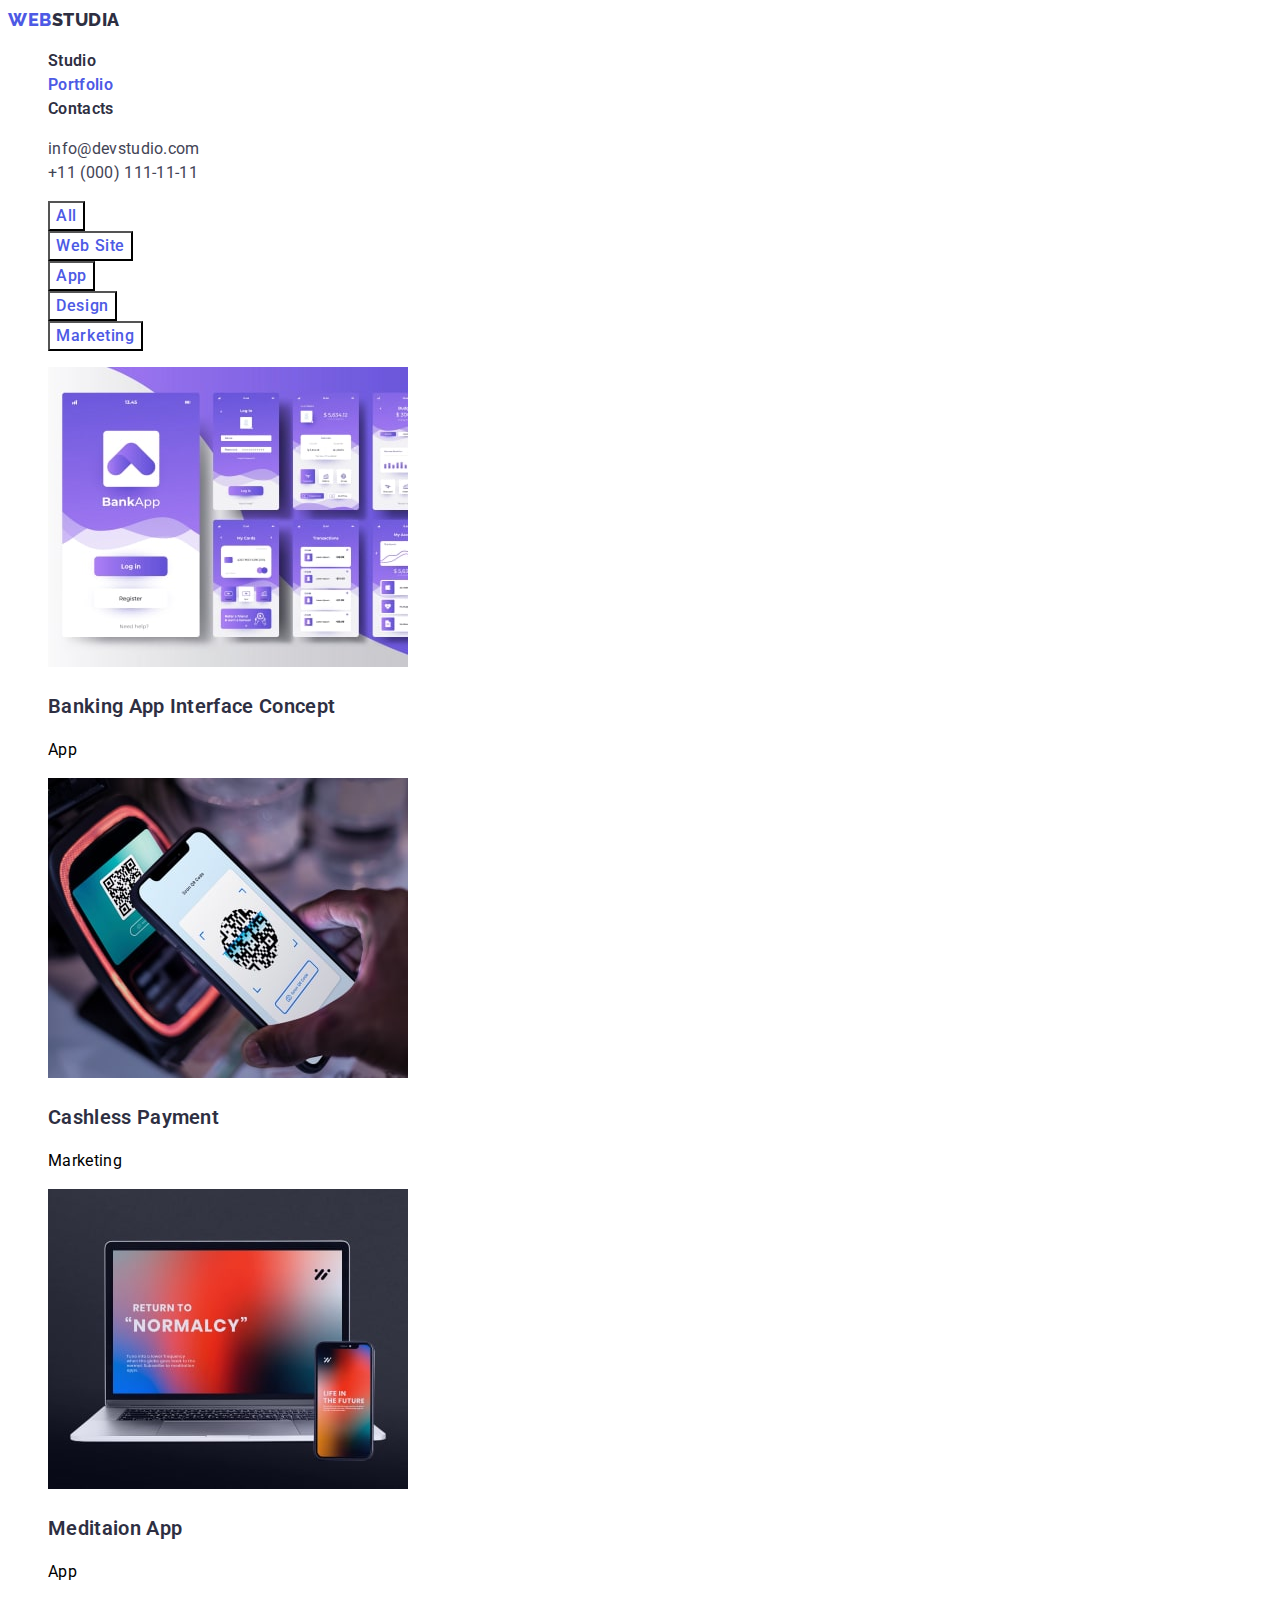
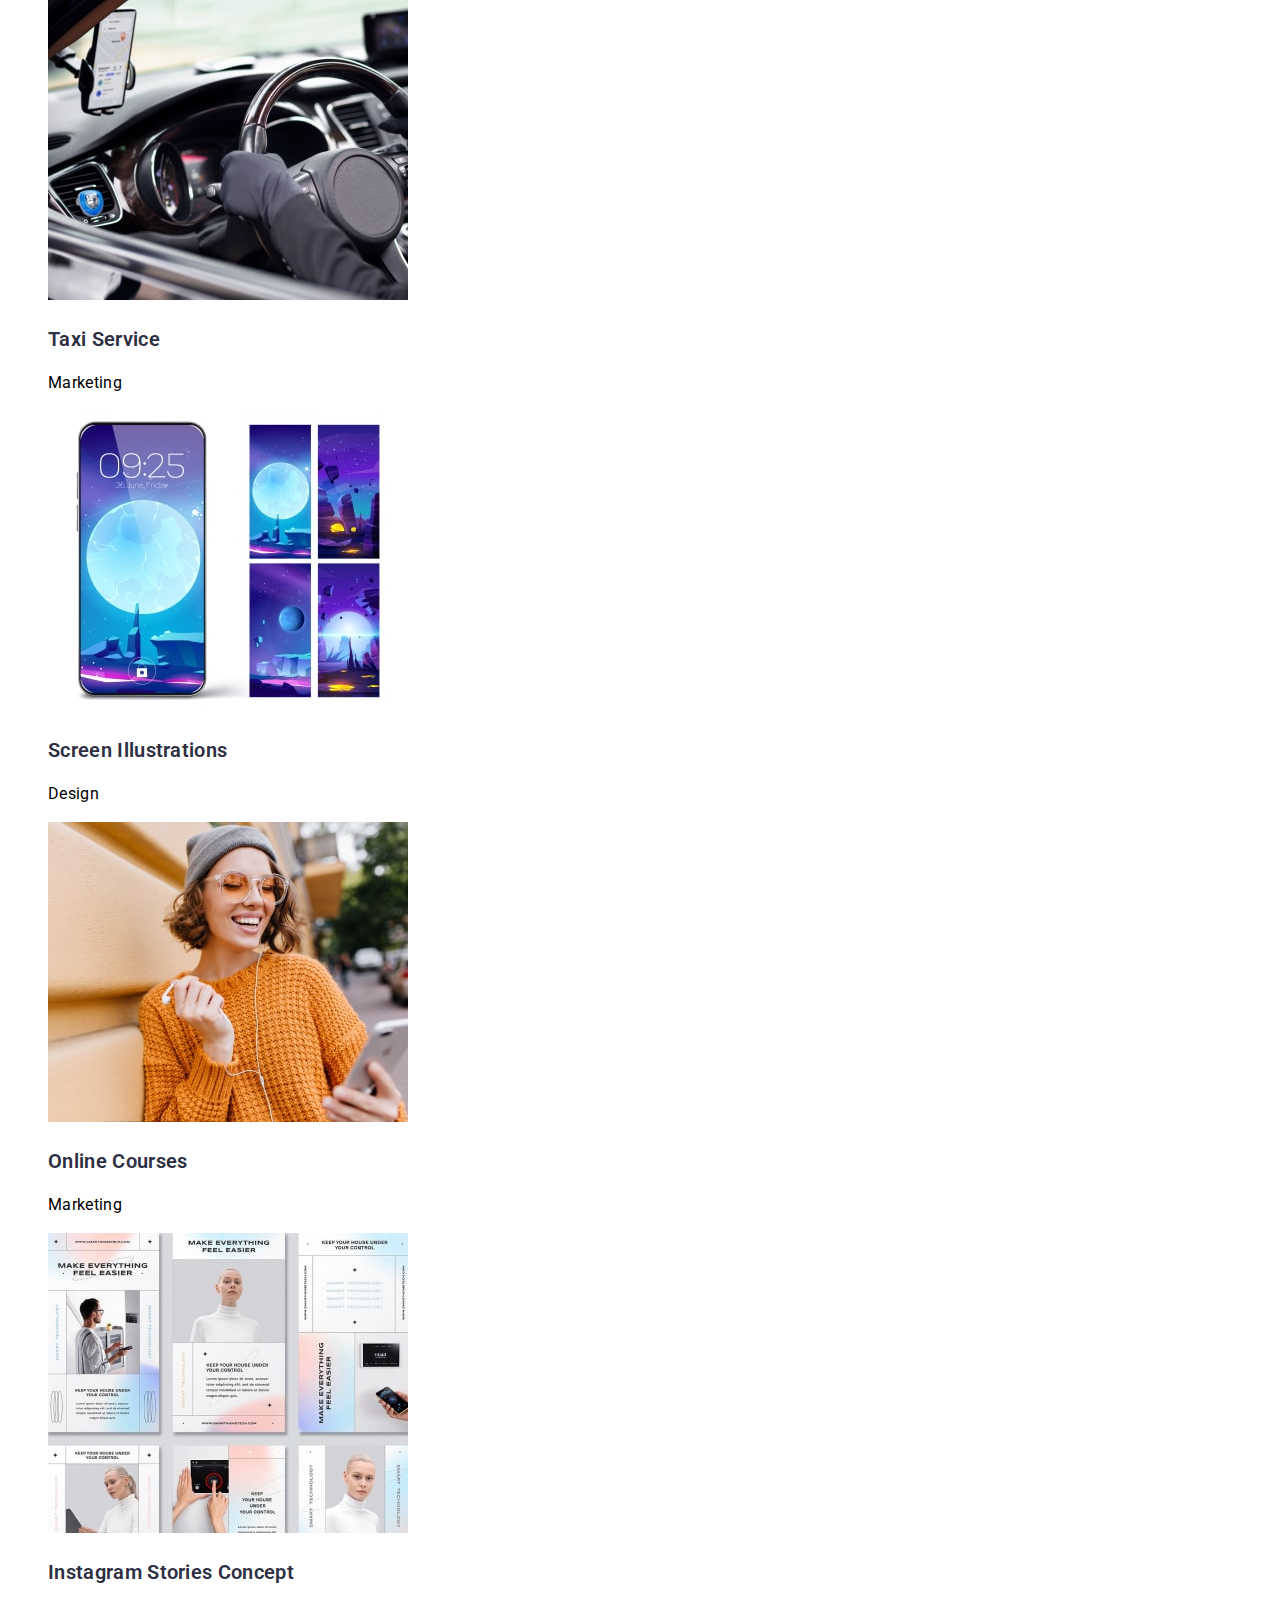
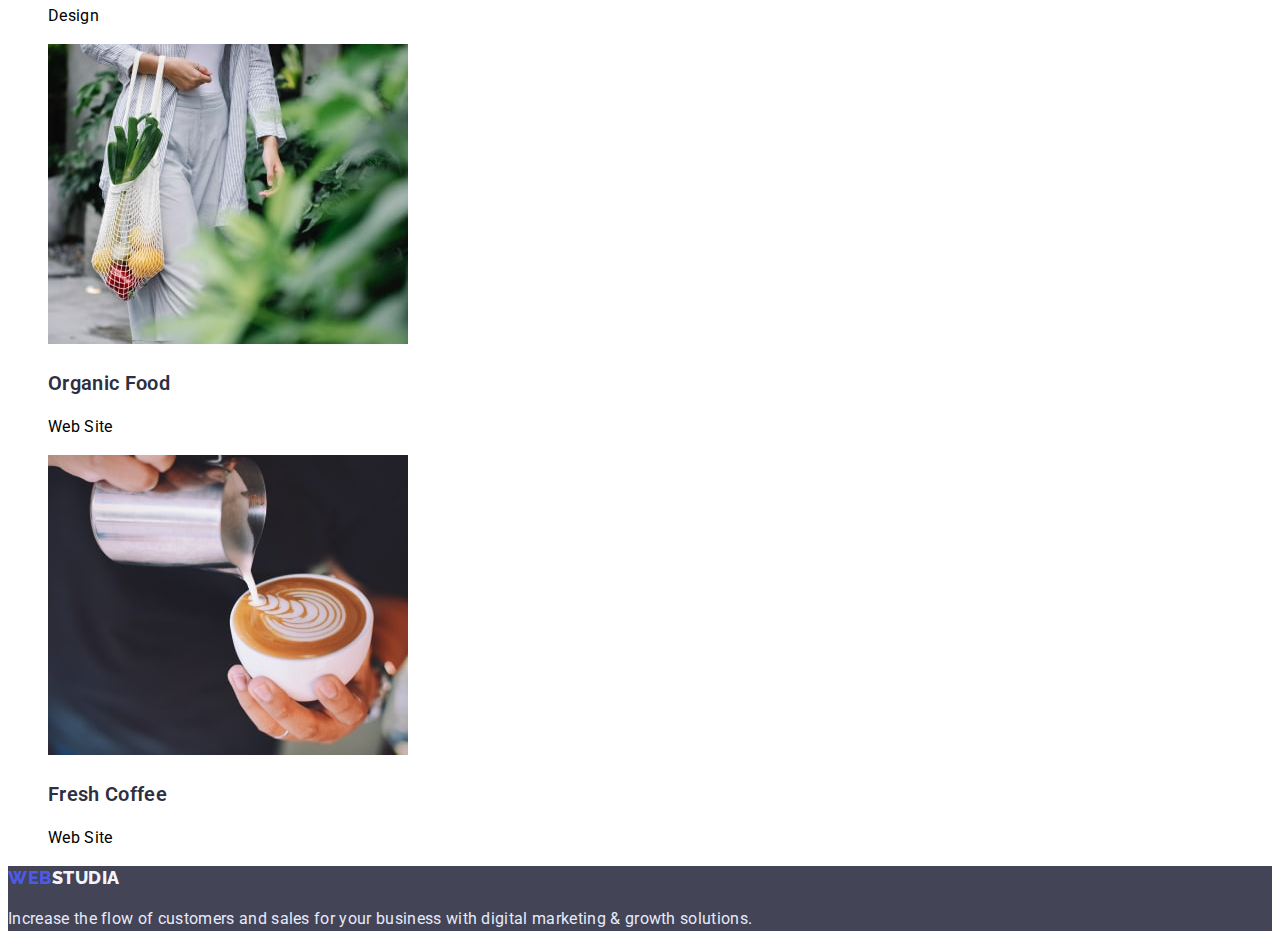
==== portfolio.html @ 52f2ec80 "initial commit" ====
<!DOCTYPE html>
<html lang="en">
  <head>
    <meta charset="UTF-8" />
    <meta http-equiv="X-UA-Compatible" content="IE=edge" />
    <meta name="viewport" content="width=device-width, initial-scale=1.0" />
    <title>Portfolio</title>
    <link rel="preconnect" href="https://fonts.googleapis.com">
    <link rel="preconnect" href="https://fonts.gstatic.com" crossorigin>
    <link href="https://fonts.googleapis.com/css2?family=Raleway:wght@800&family=Roboto:wght@400;500;700;900&display=swap" 
          rel="stylesheet">

    <link rel="stylesheet" href="./css/styles.css"> 
  </head>
  <body>
   <!-- Шапка сайта -->
   <header>
    <nav>
        <a href="index.html" class="logo">web<span class="logo-header">studia</span></a>
      <ul class="site-nav list">
        <li><a class="link" href="index.html">Studio</a></li>
        <li><a class="link current" href="./portfolio.html">Portfolio</a></li>
        <li><a class="link" href="/">Contacts</a></li>
      </ul>
    </nav>
    <ul class="auth-nav list">
        <li>
          <a class="link-mail" href="mailto:info@devstudio.com">info@devstudio.com</a>
        </li>
        <li>
          <a class="link-phone" href="tel:+11(000)1111111">+11 (000) 111-11-11</a>
        </li>
      </ul>
  </header>
    <main>
        <!-- Наши работы -->
        <section>
    <!-- <h1>Our Work</h1> -->
      <ul class="button-list list">
        <li><button type="button" class="button secondary">All</button></li>
        <li><button type="button" class="button secondary">Web Site</button></li>
        <li><button type="button" class="button secondary">App</button></li>
        <li><button type="button" class="button secondary">Design</button></li>
        <li><button type="button" class="button secondary">Marketing</button></li>
      </ul>
      <ul class="list">
          <li>
            <img
              src="./images/photo-8-min.jpg"
              alt="Photo 8"
              width="360"
              height="300"
            />
            <h3 class="title-list list">Banking App Interface Concept</h3>
            <p class="link">App</p>
          </li>
          <li>
            <img
              src="./images/photo-9-min.jpg"
              alt="Photo 9"
              width="360"
              height="300"
            />
            <h3 class="title-list list">Cashless Payment</h3>
            <p class="link">Marketing</p>
          </li>
          <li>
            <img
              src="./images/photo-10-min.jpg"
              alt="Photo 10"
              width="360"
              height="300"
            />
            <h3 class="title-list list">Meditaion App</h3>
            <p class="link">App</p>
          </li>
          <li>
            <img
              src="./images/photo-11-min.jpg"
              alt="Photo 11"
              width="360"
              height="300"
            />
            <h3 class="title-list list">Taxi Service</h3>
            <p class="link">Marketing</p>
          </li>
          <li>
            <img
              src="./images/photo-12-min.jpg"
              alt="Photo 12"
              width="360"
              height="300"
            />
            <h3 class="title-list list">Screen Illustrations</h3>
            <p class="link">Design</p>
          </li>
          <li>
            <img
              src="./images/photo-13-min.jpg"
              alt="Photo 13"
              width="360"
              height="300"
            />
            <h3 class="title-list list">Online Courses</h3>
            <p class="link">Marketing</p>
          </li>
          <li>
            <img
              src="./images/photo-14-min.jpg"
              alt="Photo 14"
              width="360"
              height="300"
            />
            <h3 class="title-list list">Instagram Stories Concept</h3>
            <p class="link">Design</p>
          </li>
          <li>
            <img
              src="./images/photo-15-min.jpg"
              alt="Photo 15"
              width="360"
              height="300"
            />
            <h3 class="title-list list">Organic Food</h3>
            <p class="link">Web Site</p>
          </li>
          <li>
            <img
              src="./images/photo-16-min.jpg"
              alt="Photo 16"
              width="360"
              height="300"
            />
            <h3 class="title-list list">Fresh Coffee</h3>
            <p class="link">Web Site</p>
          </li>
        </ul>
      </section>
    </main>
    <footer class="footer-link">
      <a href="index.html" class="logo">web<span class="logo-footer">studia</span></a>
        <p class="footer-list">
          Increase the flow of customers and sales for your business with digital
          marketing & growth solutions.
        </p>
      </footer>
  </body>
</html>
---- css/styles.css ----
:root {
   --primery-tetx-color: #2E2F42;
   --title-text-color: #434455;
   --accent-color: #4D5AE5;
   --primery-white-color: #FFFFFF;
}
body {
   font-family: Roboto, sans-serif;
   background-color: var(--primery-white-color);
   color: var(--primery-text-color);
   letter-spacing: 0.02em;
   font-size: 16px;
   line-height: 1.5; 
}
.list {
 list-style: none; 
}
.link {
    font-family: inherit;
}
.title {
    color: var(--primery-tetx-color);
    font-weight:500;
    font-size: 36px;
    line-height: 1.1;
    text-align: center; 
}
.title-list {
    color: var(--primery-tetx-color);
    font-weight: 600;
    font-size: 20px;
    line-height: 1.2;
}
/* header */

.logo {
color: var(--accent-color);
font-family: 'Raleway',sans-serif;
font-weight: 800;
font-size: 18px;
line-height: 1.3;
letter-spacing: 0.03em;
text-transform: uppercase;
text-decoration: none;
}
.logo-header {
color: var(--primery-tetx-color);
font-family: 'Raleway',sans-serif;
font-weight: 800;
font-size: 18px;
line-height: 1.3;
letter-spacing: 0.03em;
text-transform: uppercase;
text-decoration: none;
}
.site-nav .link  {
color:var(--primery-tetx-color);
text-decoration: none;
font-weight: 600;
font-size: 16px;
line-height: 1.5;
  }
.site-nav .link:hover,
.site-nav .link:focus {
  color: var(--accent-color) 
}

.site-nav-list {
    list-style: none;
  }
  .site-nav .link.current {
  color: var(--accent-color)   
}
.link-phone {
  color: var(--title-text-color);
  text-decoration: none; 
  }
.link-phone:hover,
.link-phone:focus{ 
  color: var(--accent-color) 
  } 
.link-mail:hover,
.link-mail:focus{
   color: var(--accent-color) 
}
.link-mail {
  color: var(--title-text-color);
  text-decoration: none;
  }

/* hero */
.hero {
background-color: var(--title-text-color);
}
.hero-title {
  color: var(--primery-white-color);
  font-style: normal;
  font-weight: 500;
  font-size: 56px;
  line-height: 1.07;
/* or 107% */

text-align: center;
}
/* section */

.section-title {
  color:var(--primery-tetx-color);
}
/*  feature */
.feature-list .title {
  color:var(--primery-tetx-color);
font-weight: 500;
font-size: 1.2;
line-height: 24px;
}
.feature-list .link {
  color: var(--title-text-color);
  font-weight: 400;
  font-size: 16px;
  line-height: 1.5;
}
/*  values  */


/* team */
.team-list .link {
  color: var(--title-text-color) 
}
/* Button */
.button {
  font-family: inherit;  
  color: var(--primery-text-color);
  background-color: var(--accent-color);

}
.button.primary {
  color: var(--primery-white-color);
  background-color: var(--accent-color);
  font-weight: 500;
  font-size: 16px;
  line-height: 1.18;
  align-items: center;
  letter-spacing: 0.04em;
  cursor: pointer;
}
.button.primary:hover,
.button.primary:focus {
  color: var(--primery-white-color);
  background-color: #404BBF
}
.button.secondary {
  color: var(--accent-color);
  background-color: var(--primery-white-color);
  font-weight: 500;
  list-style: none;
  font-size: 16px;
  line-height: 1.5;
  align-items: center;
  letter-spacing: 0.04em;
  cursor: pointer;
  
}
.button.secondary:hover,
.button.secondary:focus {
  color: var(--primery-white-color);
  background-color: var(--accent-color)  
}
/* Footer */
.footer-link {
    background-color: var(--title-text-color);
}
.logo-web-footer {
    color: var(--accent-color);
    font-family: 'Raleway',sans-serif;
    font-weight: 800;
    font-size: 18px;
    line-height: 1.3;
    letter-spacing: 0.03em;
    text-transform: uppercase;
    text-decoration: none; 
}
.logo-footer {
    font-family: 'Raleway',sans-serif;
    font-weight: 800;
    font-size: 18px;
    line-height: 1.3;
    letter-spacing: 0.03em;
    text-transform: uppercase;
    color: #F4F4FD;
    text-decoration: none;
}
.footer-list {
    color: #E7E9FC;
}
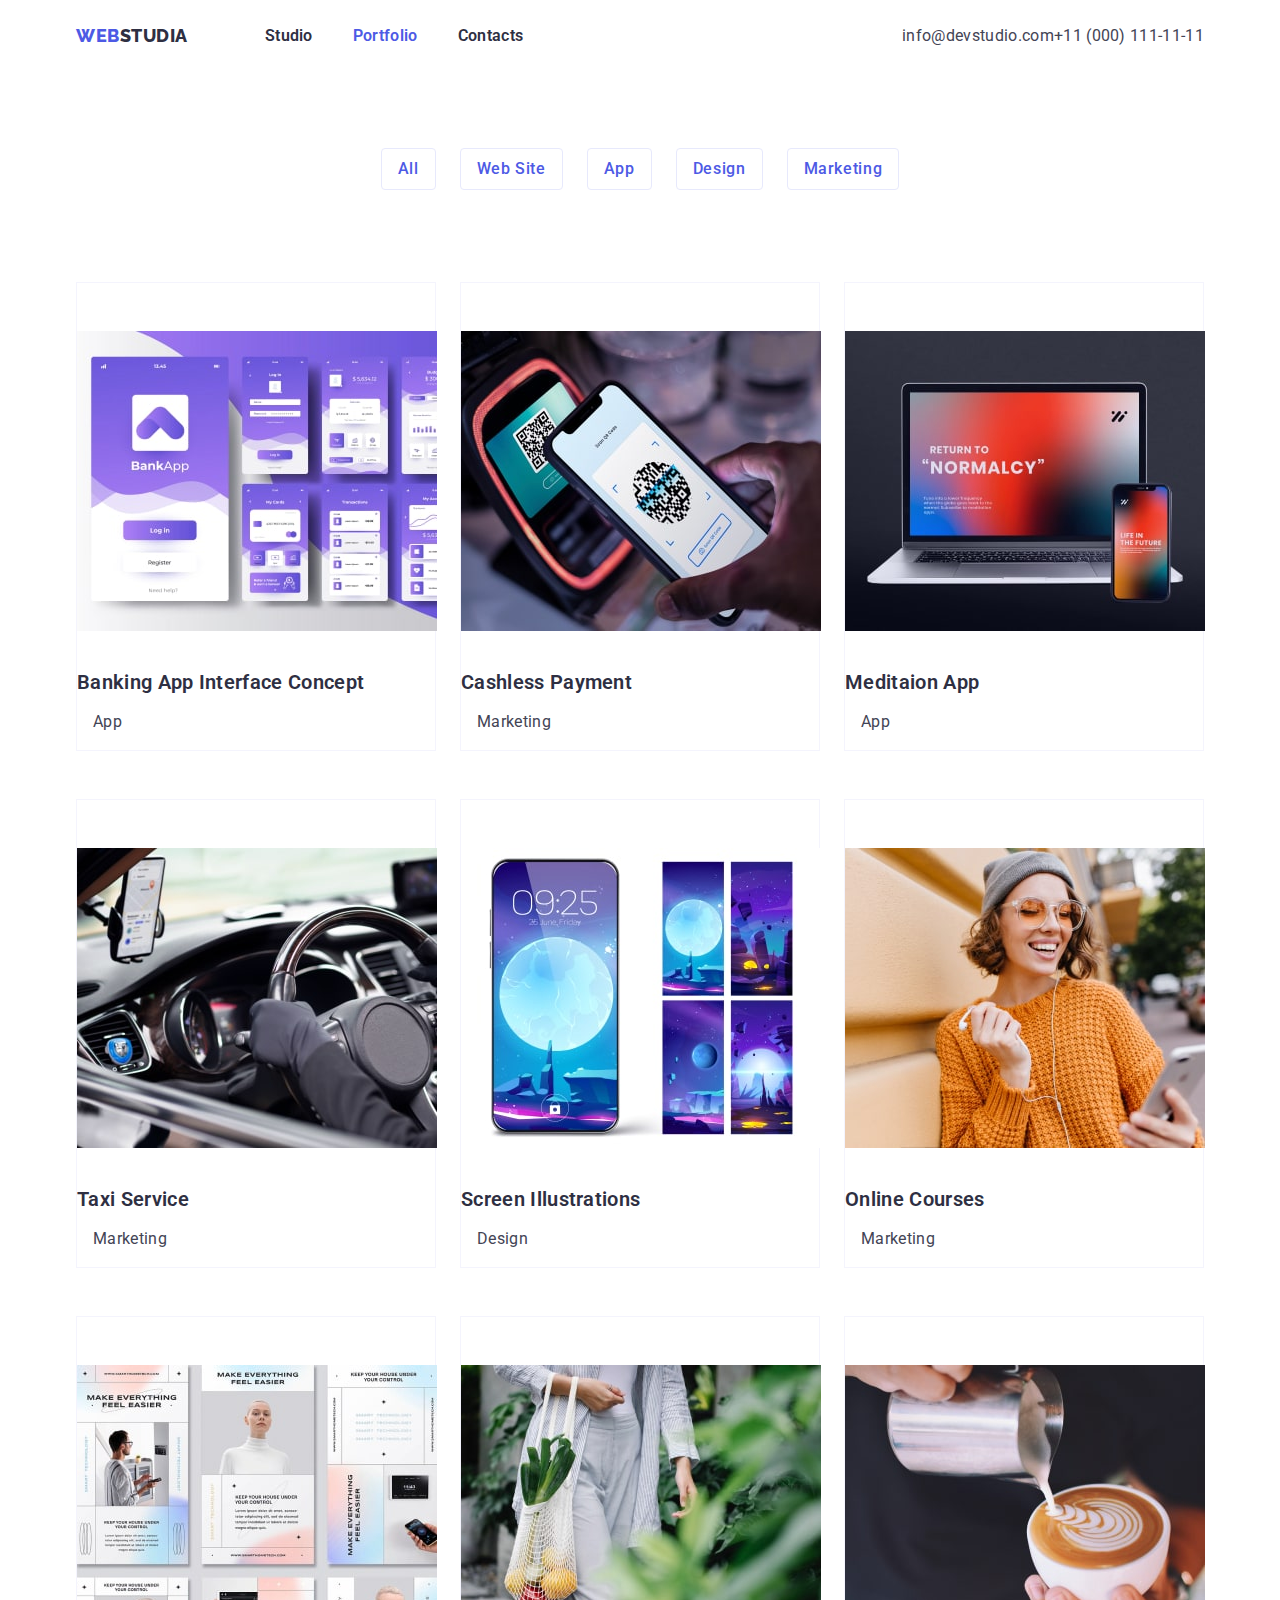
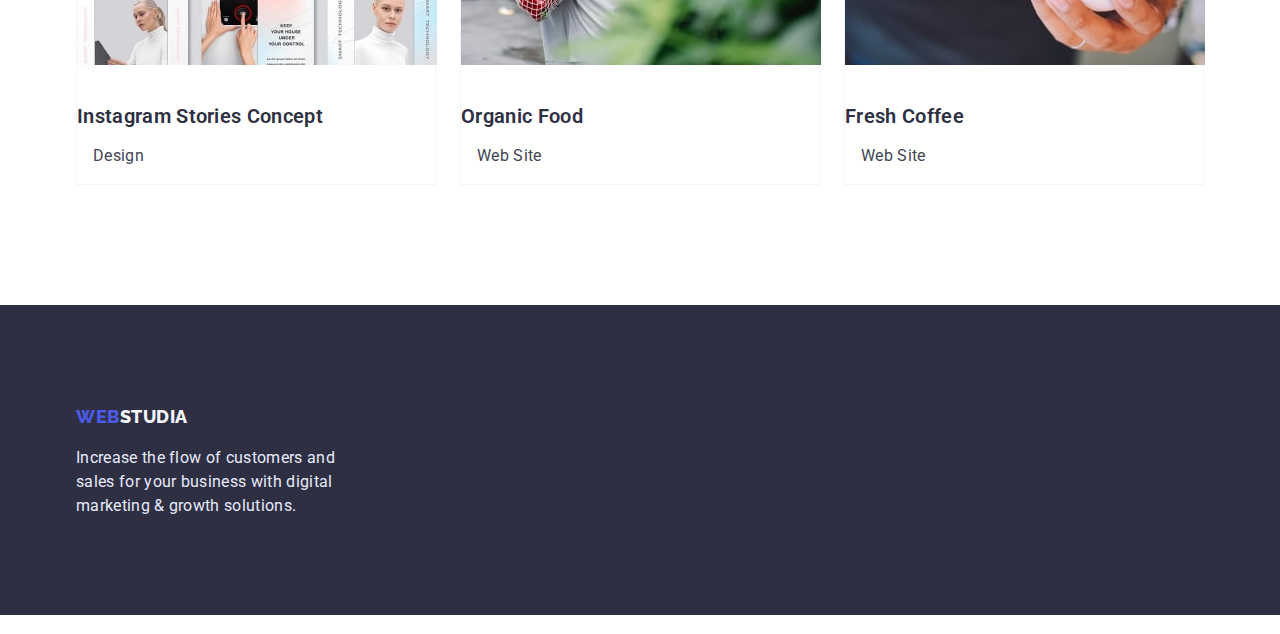
==== commit dbdca10e: "work completed" ====
--- a/portfolio.html
+++ b/portfolio.html
@@ -5,22 +5,23 @@
     <meta http-equiv="X-UA-Compatible" content="IE=edge" />
     <meta name="viewport" content="width=device-width, initial-scale=1.0" />
     <title>Portfolio</title>
-    <link rel="preconnect" href="https://fonts.googleapis.com">
-    <link rel="preconnect" href="https://fonts.gstatic.com" crossorigin>
+    <link rel="preconnect" href="https://fonts.googleapis.com"/>
+    <link rel="preconnect" href="https://fonts.gstatic.com" crossorigin/>
     <link href="https://fonts.googleapis.com/css2?family=Raleway:wght@800&family=Roboto:wght@400;500;700;900&display=swap" 
-          rel="stylesheet">
-
-    <link rel="stylesheet" href="./css/styles.css"> 
+          rel="stylesheet"/>
+    <link rel="stylesheet" href="https://cdnjs.cloudflare.com/ajax/libs/modern-normalize/1.1.0/modern-normalize.min.css"/>
+    <link rel="stylesheet" href="./css/styles.css"/> 
   </head>
   <body>
    <!-- Шапка сайта -->
    <header>
-    <nav>
+    <div class="container main-nav">
+    <nav class="logo-nav">
         <a href="index.html" class="logo">web<span class="logo-header">studia</span></a>
       <ul class="site-nav list">
-        <li><a class="link" href="index.html">Studio</a></li>
-        <li><a class="link current" href="./portfolio.html">Portfolio</a></li>
-        <li><a class="link" href="/">Contacts</a></li>
+        <li class="item"><a class="link" href="index.html">Studio</a></li>
+        <li class="item"><a class="link current" href="./portfolio.html">Portfolio</a></li>
+        <li class="item"><a class="link" href="/">Contacts</a></li>
       </ul>
     </nav>
     <ul class="auth-nav list">
@@ -31,118 +32,123 @@
           <a class="link-phone" href="tel:+11(000)1111111">+11 (000) 111-11-11</a>
         </li>
       </ul>
+      </div>
   </header>
     <main>
         <!-- Наши работы -->
-        <section>
+        <section class="section no-padding">
+          <div class="container">
     <!-- <h1>Our Work</h1> -->
       <ul class="button-list list">
-        <li><button type="button" class="button secondary">All</button></li>
-        <li><button type="button" class="button secondary">Web Site</button></li>
-        <li><button type="button" class="button secondary">App</button></li>
-        <li><button type="button" class="button secondary">Design</button></li>
-        <li><button type="button" class="button secondary">Marketing</button></li>
+        <li class="item"><button type="button" class="button secondary">All</button></li>
+        <li class="item"><button type="button" class="button secondary">Web Site</button></li>
+        <li class="item"><button type="button" class="button secondary">App</button></li>
+        <li class="item"><button type="button" class="button secondary">Design</button></li>
+        <li class="item"><button type="button" class="button secondary">Marketing</button></li>
       </ul>
-      <ul class="list">
-          <li>
-            <img
+      <ul class="list work-gallery">
+          <li class="item-work">
+            <img class="list-work"
               src="./images/photo-8-min.jpg"
               alt="Photo 8"
               width="360"
               height="300"
             />
             <h3 class="title-list list">Banking App Interface Concept</h3>
-            <p class="link">App</p>
+            <p class="link-work">App</p>
           </li>
-          <li>
-            <img
+          <li class="item-work">
+            <img class="list-work"
               src="./images/photo-9-min.jpg"
               alt="Photo 9"
               width="360"
               height="300"
             />
             <h3 class="title-list list">Cashless Payment</h3>
-            <p class="link">Marketing</p>
+            <p class="link-work">Marketing</p>
           </li>
-          <li>
-            <img
+          <li class="item-work">
+            <img class="list-work"
               src="./images/photo-10-min.jpg"
               alt="Photo 10"
               width="360"
               height="300"
             />
             <h3 class="title-list list">Meditaion App</h3>
-            <p class="link">App</p>
+            <p class="link-work">App</p>
           </li>
-          <li>
-            <img
+          <li class="item-work">
+            <img class="list-work"
               src="./images/photo-11-min.jpg"
               alt="Photo 11"
               width="360"
               height="300"
             />
             <h3 class="title-list list">Taxi Service</h3>
-            <p class="link">Marketing</p>
+            <p class="link-work">Marketing</p>
           </li>
-          <li>
-            <img
+          <li class="item-work">
+            <img class="list-work"
               src="./images/photo-12-min.jpg"
               alt="Photo 12"
               width="360"
               height="300"
             />
             <h3 class="title-list list">Screen Illustrations</h3>
-            <p class="link">Design</p>
+            <p class="link-work">Design</p>
           </li>
-          <li>
-            <img
+          <li class="item-work">
+            <img class="list-work"
               src="./images/photo-13-min.jpg"
               alt="Photo 13"
               width="360"
               height="300"
             />
             <h3 class="title-list list">Online Courses</h3>
-            <p class="link">Marketing</p>
+            <p class="link-work">Marketing</p>
           </li>
-          <li>
-            <img
+          <li class="item-work">
+            <img class="list-work"
               src="./images/photo-14-min.jpg"
               alt="Photo 14"
               width="360"
               height="300"
             />
             <h3 class="title-list list">Instagram Stories Concept</h3>
-            <p class="link">Design</p>
+            <p class="link-work">Design</p>
           </li>
-          <li>
-            <img
+          <li class="item-work">
+            <img class="list-work"
               src="./images/photo-15-min.jpg"
               alt="Photo 15"
               width="360"
               height="300"
             />
             <h3 class="title-list list">Organic Food</h3>
-            <p class="link">Web Site</p>
+            <p class="link-work">Web Site</p>
           </li>
-          <li>
-            <img
+          <li class="item-work">
+            <img class="list-work"
               src="./images/photo-16-min.jpg"
               alt="Photo 16"
               width="360"
               height="300"
             />
             <h3 class="title-list list">Fresh Coffee</h3>
-            <p class="link">Web Site</p>
+            <p class="link-work">Web Site</p>
           </li>
         </ul>
+          </div>
       </section>
     </main>
     <footer class="footer-link">
-      <a href="index.html" class="logo">web<span class="logo-footer">studia</span></a>
+      <div class="container-footer">
+      <a  href="index.html" class="logo">web<span class="logo-footer">studia</span></a>
         <p class="footer-list">
           Increase the flow of customers and sales for your business with digital
           marketing & growth solutions.
         </p>
+      </div>
       </footer>
   </body>
 </html>--- a/css/styles.css
+++ b/css/styles.css
@@ -12,24 +12,40 @@
    font-size: 16px;
    line-height: 1.5; 
 }
+.container {
+  margin-left: auto;
+  margin-right: auto;
+  width: 1128px;
+  /* outline: 2px solid tomato; */
+}
 .list {
- list-style: none; 
+  padding: 0;
+  margin-bottom: 0;
+  margin-top: 0;
+  list-style: none; 
 }
 .link {
+    margin: 0;
     font-family: inherit;
 }
 .title {
+    margin-top: 0;
+    margin-bottom: 72px;
     color: var(--primery-tetx-color);
     font-weight:500;
     font-size: 36px;
     line-height: 1.1;
     text-align: center; 
 }
-.title-list {
+.title-list { 
+    margin-top: 0;
     color: var(--primery-tetx-color);
     font-weight: 600;
     font-size: 20px;
     line-height: 1.2;
+}
+.link-work {
+  color: var(--title-text-color);
 }
 /* header */
 
@@ -53,7 +69,25 @@
 text-transform: uppercase;
 text-decoration: none;
 }
-.site-nav .link  {
+.main-nav {
+display: flex;
+align-items: center;  
+}
+.logo-nav {
+  display: flex;
+  align-items: center; 
+}
+.site-nav {
+  display: flex;
+  margin-left: 77px;
+}
+.site-nav .item + .item {
+  margin-left: 40px;
+}
+.site-nav .link {
+display: block;
+padding-top: 24px;
+padding-bottom: 24px;  
 color:var(--primery-tetx-color);
 text-decoration: none;
 font-weight: 600;
@@ -68,8 +102,15 @@
 .site-nav-list {
     list-style: none;
   }
-  .site-nav .link.current {
+.site-nav .link.current {
   color: var(--accent-color)   
+}
+.auth-nav {
+  display: flex;
+  margin-left: auto;
+}
+.auth-nav .item + .item {
+  margin-left: 40px;
 }
 .link-phone {
   color: var(--title-text-color);
@@ -90,29 +131,64 @@
 
 /* hero */
 .hero {
-background-color: var(--title-text-color);
+text-align: center;
+background-color: var(--primery-tetx-color);
+/* outline: 2px solid tomato; */
+
+
+}
+.container-hero {
+  margin-left: auto;
+  margin-right: auto;
+  width: 1128px;
+  /* outline: 2px solid tomato; */
+  padding-top: 192px;
+  padding-bottom: 192px;
 }
 .hero-title {
+  margin-top: 0;
+  margin-bottom: 48px;
   color: var(--primery-white-color);
   font-style: normal;
   font-weight: 500;
   font-size: 56px;
   line-height: 1.07;
-/* or 107% */
-
-text-align: center;
+ 
+  
 }
 /* section */
+.section {
+  padding-top: 120px;
+  padding-bottom: 120px;
+}
+.section.no-padding {
+  padding-top: 0;
+  padding-bottom: 120;
+}
+
 
 .section-title {
+  margin-top: 0;
+  margin-bottom: 72px;
   color:var(--primery-tetx-color);
 }
 /*  feature */
+.feature-list {
+  display: flex;
+
+}
+.feature-list .item {
+  width: 264px;
+}
+.feature-list .item + .item {
+  margin-left: 24px;
+}
 .feature-list .title {
-  color:var(--primery-tetx-color);
+color:var(--primery-tetx-color);
 font-weight: 500;
 font-size: 1.2;
 line-height: 24px;
+margin: 0;
 }
 .feature-list .link {
   color: var(--title-text-color);
@@ -121,18 +197,69 @@
   line-height: 1.5;
 }
 /*  values  */
-
+.values-list {
+  display: flex;
+}
+
+.item-values {
+  width: 360px;
+  margin-top: 0;
+  margin-bottom: 0px;
+}
+.values-list .item + .item {
+margin-left: 24px;
+}
 
 /* team */
+.section-team {
+  background-color: #F4F4FD;
+  padding-top: 120px;
+  padding-bottom: 120px;
+}
+.team-list {
+  display: flex; 
+}
+.team-list .item + .item {
+  margin-left: 24px;
+}
+.team-list .item {
+  
+}
 .team-list .link {
-  color: var(--title-text-color) 
-}
+  color: var(--title-text-color);
+  background-color: var(--primery-white-color);
+  text-align: center;
+  }
+ .title-team {
+  background-color: var(--primery-white-color);
+  text-align: center;
+ }
+ .item .team {
+  
+ }
+.item .team-img {
+  display: block;
+  margin-bottom: 0;
+ }
+ 
 /* Button */
 .button {
   font-family: inherit;  
   color: var(--primery-text-color);
   background-color: var(--accent-color);
-
+  display: inline-block;
+  border-radius: 4px;
+  text-align: center;
+}
+.button-list .item + .item {
+  margin-left: 24px;
+}
+
+.button-list.list {
+  display: flex;
+  justify-content: center;
+  padding-top: 76px;
+  padding-bottom: 92px;
 }
 .button.primary {
   color: var(--primery-white-color);
@@ -143,6 +270,10 @@
   align-items: center;
   letter-spacing: 0.04em;
   cursor: pointer;
+  min-width: 170px;
+  padding: 16px 32px;
+  box-shadow: 0px 4px 4px rgba(0, 0, 0, 0.15);
+  
 }
 .button.primary:hover,
 .button.primary:focus {
@@ -159,6 +290,9 @@
   align-items: center;
   letter-spacing: 0.04em;
   cursor: pointer;
+  padding: 8px 16px;
+  border: 1px solid #E7E9FC;
+ 
   
 }
 .button.secondary:hover,
@@ -166,19 +300,47 @@
   color: var(--primery-white-color);
   background-color: var(--accent-color)  
 }
+
+/* Work */
+
+.work-gallery {
+display: flex;
+flex-wrap: wrap;
+}
+.item-work {
+  width: 360px;
+  margin-right: 24px;
+  margin-bottom: 48px;
+  border: 0.5px solid #F4F4FD;
+}
+.item-work:nth-child(3n) {
+  margin-right: 0;
+}
+.item-work:nth-last-child(-n + 3) {
+  margin-bottom: 0;
+}
+.title-list .list{
+  margin-left: 16px;
+}
+.link-work {
+  margin-left: 16px;
+}
+.list-work { 
+  margin-top: 48px;
+  margin-bottom: 32px;
+} 
 /* Footer */
 .footer-link {
-    background-color: var(--title-text-color);
-}
-.logo-web-footer {
-    color: var(--accent-color);
-    font-family: 'Raleway',sans-serif;
-    font-weight: 800;
-    font-size: 18px;
-    line-height: 1.3;
-    letter-spacing: 0.03em;
-    text-transform: uppercase;
-    text-decoration: none; 
+  height: 310px;
+    background-color: var(--primery-tetx-color);
+}
+.container-footer {
+  margin-left: auto;
+  margin-right: auto;
+  width: 1128px;
+  /* outline: 2px solid tomato; */
+  padding-top: 100px;
+  padding-bottom: 100px;
 }
 .logo-footer {
     font-family: 'Raleway',sans-serif;
@@ -192,4 +354,7 @@
 }
 .footer-list {
     color: #E7E9FC;
+    width: 264px;
+    margin-top: 16px;
+    
 }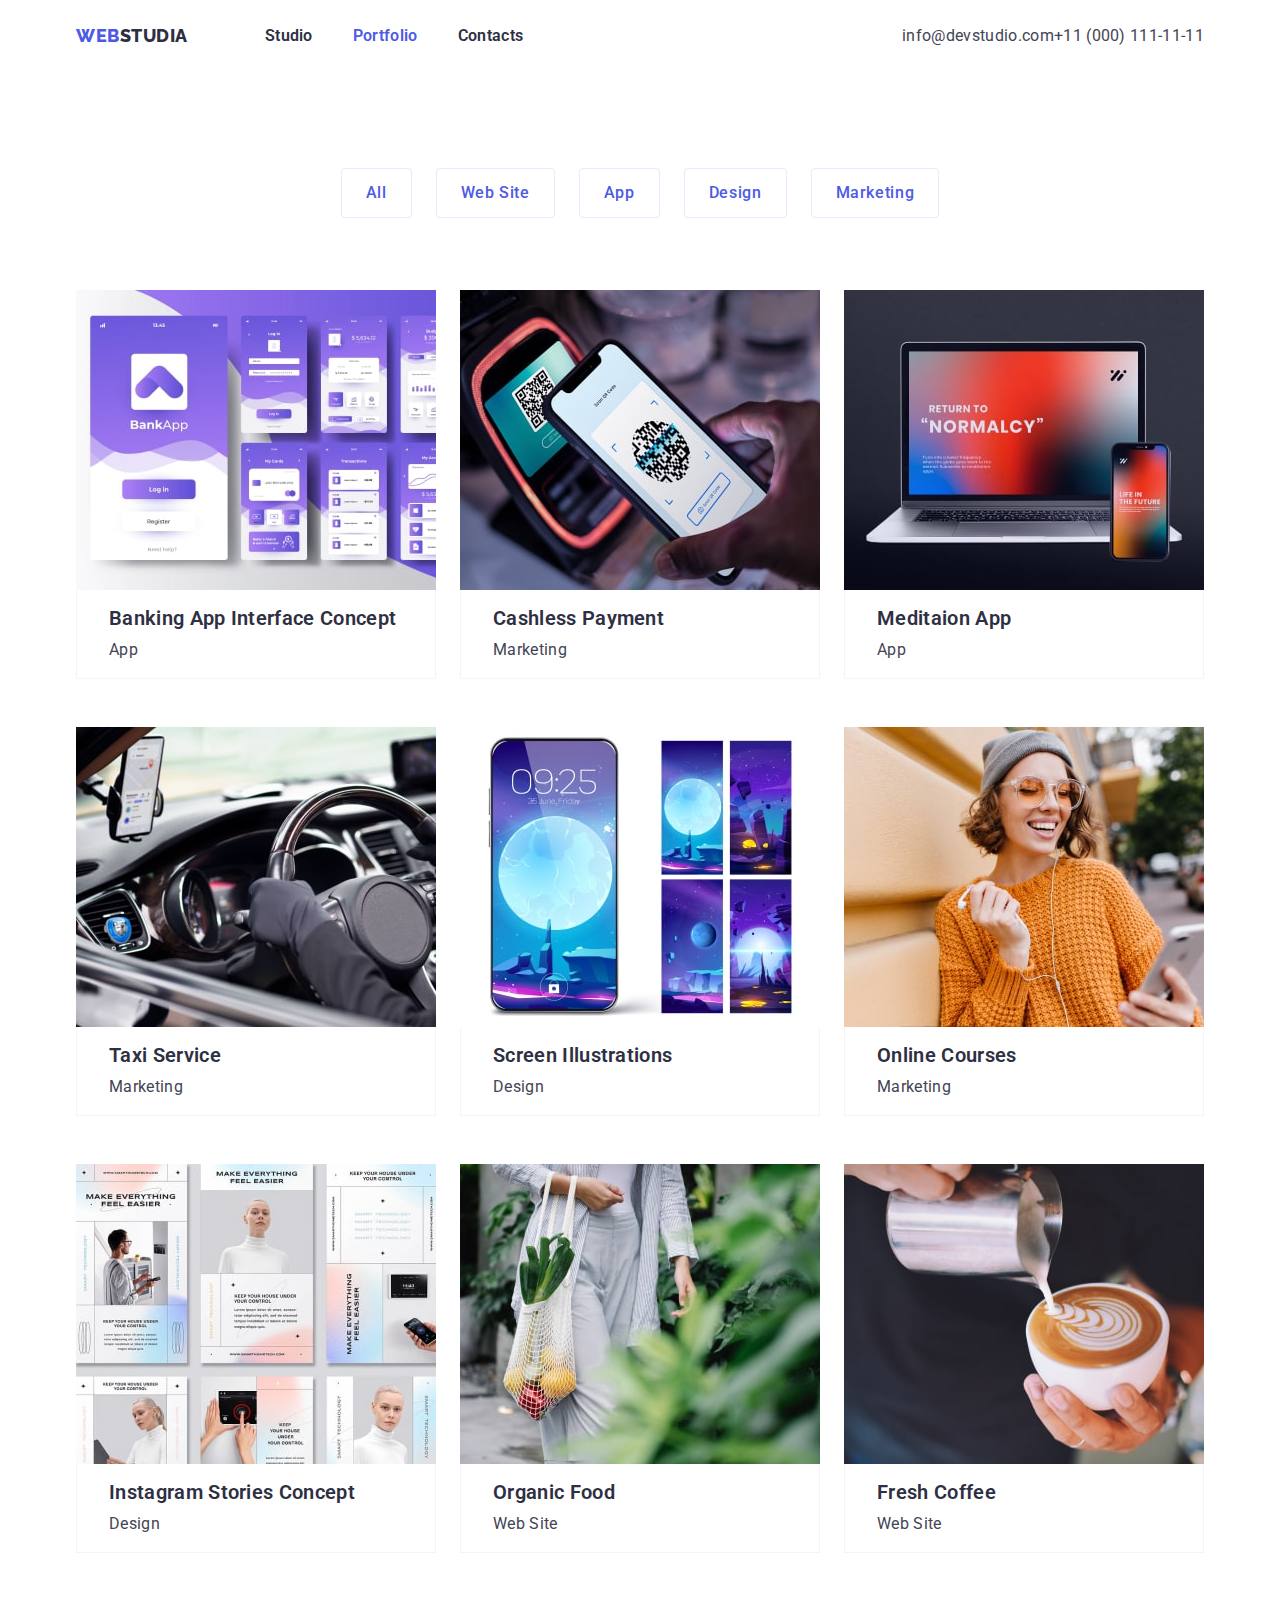
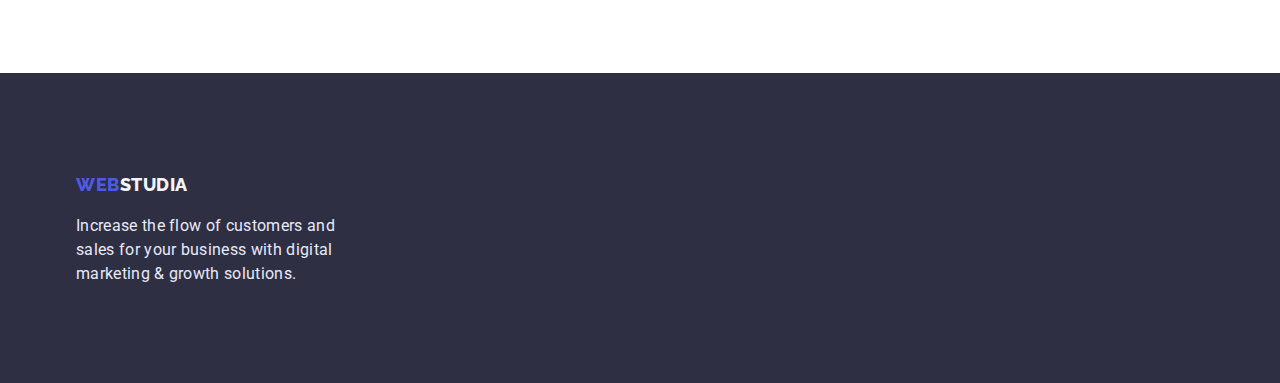
==== commit 3eddb490: "corrected errors" ====
--- a/portfolio.html
+++ b/portfolio.html
@@ -54,8 +54,10 @@
               width="360"
               height="300"
             />
+            <div class="work">
             <h3 class="title-list list">Banking App Interface Concept</h3>
             <p class="link-work">App</p>
+          </div>
           </li>
           <li class="item-work">
             <img class="list-work"
@@ -64,8 +66,10 @@
               width="360"
               height="300"
             />
+            <div class="work">
             <h3 class="title-list list">Cashless Payment</h3>
             <p class="link-work">Marketing</p>
+          </div>
           </li>
           <li class="item-work">
             <img class="list-work"
@@ -74,8 +78,10 @@
               width="360"
               height="300"
             />
+            <div class="work">
             <h3 class="title-list list">Meditaion App</h3>
             <p class="link-work">App</p>
+          </div>
           </li>
           <li class="item-work">
             <img class="list-work"
@@ -84,8 +90,10 @@
               width="360"
               height="300"
             />
+            <div class="work">
             <h3 class="title-list list">Taxi Service</h3>
             <p class="link-work">Marketing</p>
+          </div>
           </li>
           <li class="item-work">
             <img class="list-work"
@@ -94,8 +102,10 @@
               width="360"
               height="300"
             />
+            <div class="work">
             <h3 class="title-list list">Screen Illustrations</h3>
             <p class="link-work">Design</p>
+          </div>
           </li>
           <li class="item-work">
             <img class="list-work"
@@ -104,8 +114,10 @@
               width="360"
               height="300"
             />
+            <div class="work">
             <h3 class="title-list list">Online Courses</h3>
             <p class="link-work">Marketing</p>
+          </div>
           </li>
           <li class="item-work">
             <img class="list-work"
@@ -114,8 +126,10 @@
               width="360"
               height="300"
             />
+            <div class="work">
             <h3 class="title-list list">Instagram Stories Concept</h3>
             <p class="link-work">Design</p>
+          </div>
           </li>
           <li class="item-work">
             <img class="list-work"
@@ -124,8 +138,10 @@
               width="360"
               height="300"
             />
+            <div class="work">
             <h3 class="title-list list">Organic Food</h3>
             <p class="link-work">Web Site</p>
+          </div>
           </li>
           <li class="item-work">
             <img class="list-work"
@@ -134,8 +150,10 @@
               width="360"
               height="300"
             />
+            <div class="work">
             <h3 class="title-list list">Fresh Coffee</h3>
             <p class="link-work">Web Site</p>
+          </div>
           </li>
         </ul>
           </div>
--- a/css/styles.css
+++ b/css/styles.css
@@ -15,8 +15,14 @@
 .container {
   margin-left: auto;
   margin-right: auto;
-  width: 1128px;
+  width: 1158px;
+  padding-left: 15px;
+  padding-right: 15px;
   /* outline: 2px solid tomato; */
+}
+h1,h2,h3,h4,h5,h6,p,ul {
+  margin-top: 0;
+  margin-bottom: 0;
 }
 .list {
   padding: 0;
@@ -39,6 +45,7 @@
 }
 .title-list { 
     margin-top: 0;
+    margin-bottom: 8px;
     color: var(--primery-tetx-color);
     font-weight: 600;
     font-size: 20px;
@@ -131,6 +138,8 @@
 
 /* hero */
 .hero {
+padding-top: 192px;
+padding-bottom: 192px;  
 text-align: center;
 background-color: var(--primery-tetx-color);
 /* outline: 2px solid tomato; */
@@ -142,8 +151,7 @@
   margin-right: auto;
   width: 1128px;
   /* outline: 2px solid tomato; */
-  padding-top: 192px;
-  padding-bottom: 192px;
+  
 }
 .hero-title {
   margin-top: 0;
@@ -162,8 +170,8 @@
   padding-bottom: 120px;
 }
 .section.no-padding {
-  padding-top: 0;
-  padding-bottom: 120;
+  padding-top: 96px;
+  padding-bottom: 120px;
 }
 
 
@@ -230,9 +238,18 @@
   background-color: var(--primery-white-color);
   text-align: center;
   }
+ 
  .title-team {
   background-color: var(--primery-white-color);
   text-align: center;
+  margin-bottom: 8px;
+  
+ }
+ .team {
+  padding-top: 32px;
+  padding-bottom: 32px;
+  
+  background-color: var(--primery-white-color);
  }
  .item .team {
   
@@ -258,8 +275,8 @@
 .button-list.list {
   display: flex;
   justify-content: center;
-  padding-top: 76px;
-  padding-bottom: 92px;
+  margin-bottom: 72px;
+  
 }
 .button.primary {
   color: var(--primery-white-color);
@@ -290,7 +307,7 @@
   align-items: center;
   letter-spacing: 0.04em;
   cursor: pointer;
-  padding: 8px 16px;
+  padding: 12px 24px;
   border: 1px solid #E7E9FC;
  
   
@@ -308,10 +325,10 @@
 flex-wrap: wrap;
 }
 .item-work {
+  
   width: 360px;
   margin-right: 24px;
   margin-bottom: 48px;
-  border: 0.5px solid #F4F4FD;
 }
 .item-work:nth-child(3n) {
   margin-right: 0;
@@ -320,27 +337,31 @@
   margin-bottom: 0;
 }
 .title-list .list{
-  margin-left: 16px;
 }
 .link-work {
-  margin-left: 16px;
-}
-.list-work { 
-  margin-top: 48px;
-  margin-bottom: 32px;
+ margin: 0;
+}
+.list-work {
+  display: block;
+}
+.work {
+  padding: 16px 32px;
+  border: 0.5px solid #F4F4FD;
+  border-top: none;
 } 
 /* Footer */
 .footer-link {
   height: 310px;
-    background-color: var(--primery-tetx-color);
+  background-color: var(--primery-tetx-color);
+  padding-top: 100px;
+  padding-bottom: 100px;
 }
 .container-footer {
   margin-left: auto;
   margin-right: auto;
   width: 1128px;
   /* outline: 2px solid tomato; */
-  padding-top: 100px;
-  padding-bottom: 100px;
+  
 }
 .logo-footer {
     font-family: 'Raleway',sans-serif;
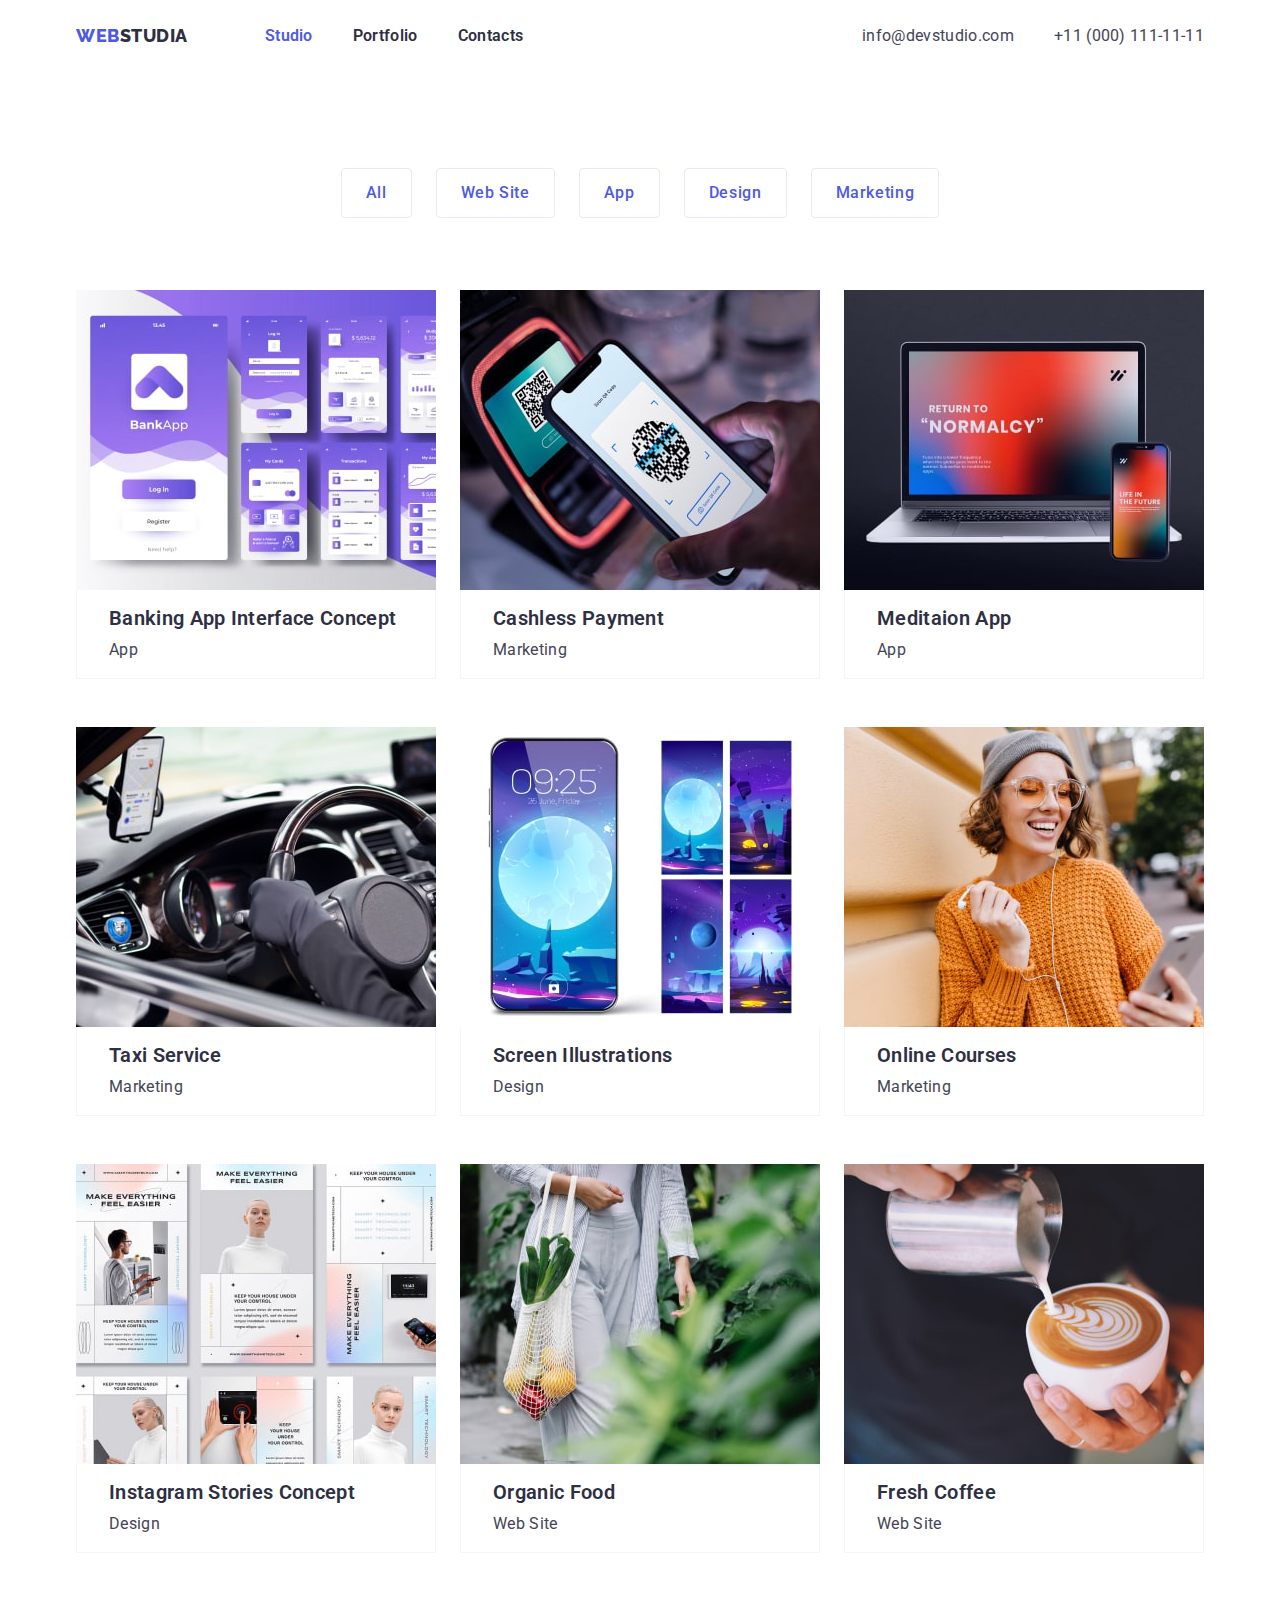
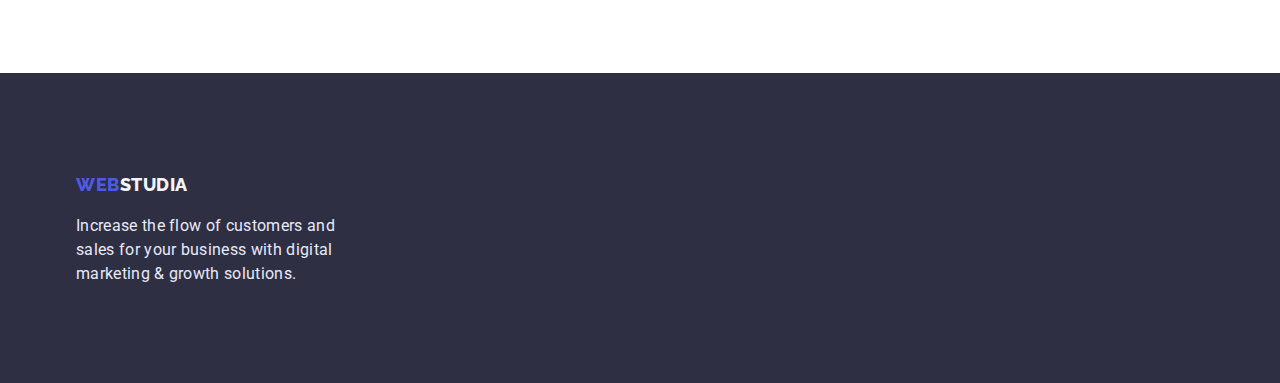
==== commit ff920f78: "corrected errors" ====
--- a/portfolio.html
+++ b/portfolio.html
@@ -17,22 +17,22 @@
    <header>
     <div class="container main-nav">
     <nav class="logo-nav">
-        <a href="index.html" class="logo">web<span class="logo-header">studia</span></a>
+      <a href="index.html" class="logo">web<span class="logo-header">studia</span></a>
       <ul class="site-nav list">
-        <li class="item"><a class="link" href="index.html">Studio</a></li>
-        <li class="item"><a class="link current" href="./portfolio.html">Portfolio</a></li>
+        <li class="item"><a class="link current" href="index.html">Studio</a></li>
+        <li class="item"><a class="link" href="./portfolio.html">Portfolio</a></li>
         <li class="item"><a class="link" href="/">Contacts</a></li>
       </ul>
     </nav>
     <ul class="auth-nav list">
-        <li>
-          <a class="link-mail" href="mailto:info@devstudio.com">info@devstudio.com</a>
-        </li>
-        <li>
-          <a class="link-phone" href="tel:+11(000)1111111">+11 (000) 111-11-11</a>
-        </li>
-      </ul>
-      </div>
+      <li class="item">
+        <a class="link-mail" href="mailto:info@devstudio.com">info@devstudio.com</a>
+      </li>
+      <li class="item">
+        <a class="link-phone" href="tel:+11(000)1111111">+11 (000) 111-11-11</a>
+      </li>
+    </ul>
+  </div>
   </header>
     <main>
         <!-- Наши работы -->
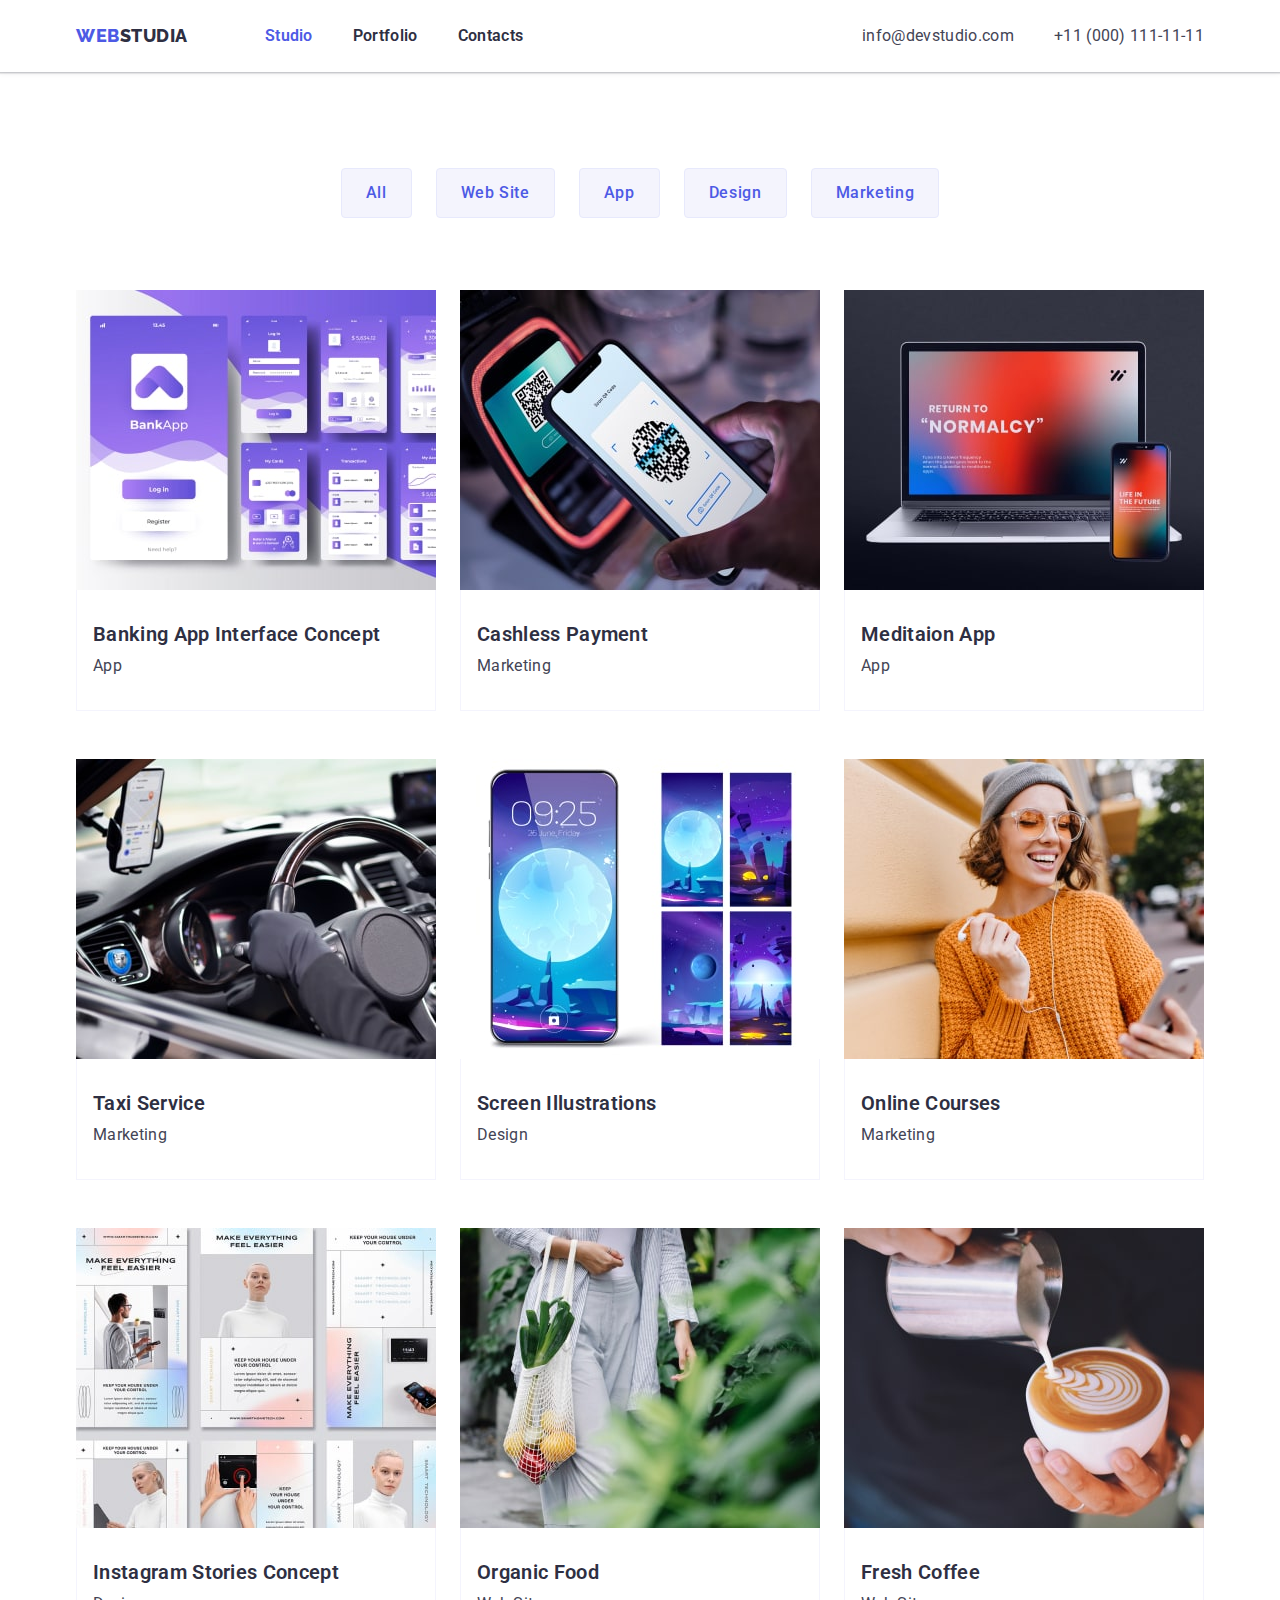
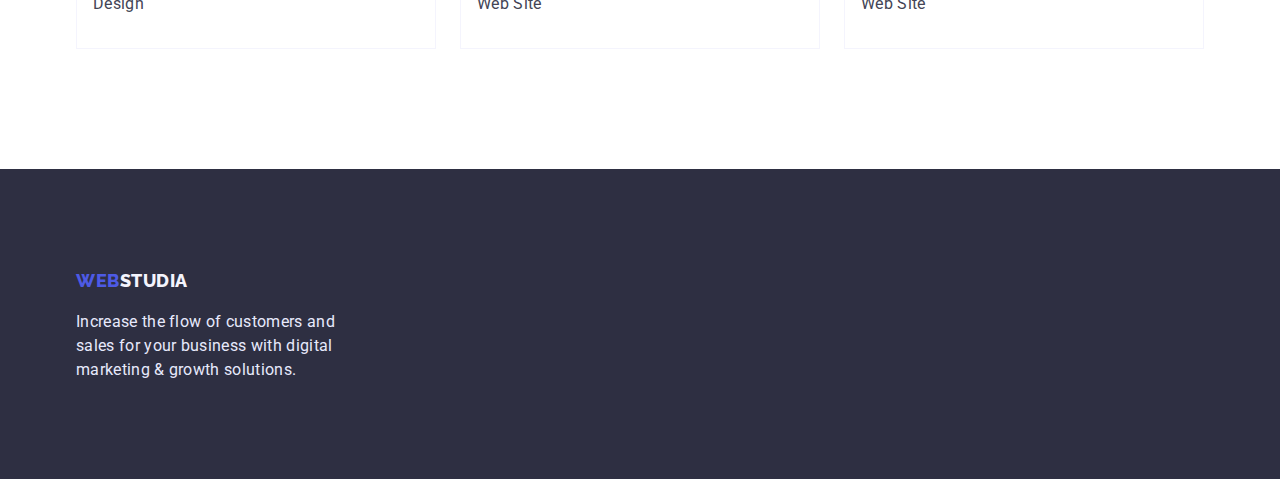
==== commit 6a371fbf: "corrected errors" ====
--- a/portfolio.html
+++ b/portfolio.html
@@ -14,7 +14,7 @@
   </head>
   <body>
    <!-- Шапка сайта -->
-   <header>
+   <header class="header">
     <div class="container main-nav">
     <nav class="logo-nav">
       <a href="index.html" class="logo">web<span class="logo-header">studia</span></a>
@@ -160,7 +160,7 @@
       </section>
     </main>
     <footer class="footer-link">
-      <div class="container-footer">
+      <div class="container">
       <a  href="index.html" class="logo">web<span class="logo-footer">studia</span></a>
         <p class="footer-list">
           Increase the flow of customers and sales for your business with digital
--- a/css/styles.css
+++ b/css/styles.css
@@ -55,7 +55,9 @@
   color: var(--title-text-color);
 }
 /* header */
-
+.header {
+  box-shadow: 0px 2px 1px rgba(46, 47, 66, 0.08), 0px 1px 1px rgba(46, 47, 66, 0.16), 0px 1px 6px rgba(46, 47, 66, 0.08);
+}
 .logo {
 color: var(--accent-color);
 font-family: 'Raleway',sans-serif;
@@ -299,7 +301,7 @@
 }
 .button.secondary {
   color: var(--accent-color);
-  background-color: var(--primery-white-color);
+  background-color: #F4F4FD;
   font-weight: 500;
   list-style: none;
   font-size: 16px;
@@ -345,7 +347,7 @@
   display: block;
 }
 .work {
-  padding: 16px 32px;
+  padding: 32px 16px;
   border: 0.5px solid #F4F4FD;
   border-top: none;
 } 
@@ -356,13 +358,12 @@
   padding-top: 100px;
   padding-bottom: 100px;
 }
-.container-footer {
-  margin-left: auto;
-  margin-right: auto;
-  width: 1128px;
+/* .container-footer { */
+  /* margin-left: auto; */
+  /* margin-right: auto; */
+  /* width: 1128px; */
   /* outline: 2px solid tomato; */
-  
-}
+
 .logo-footer {
     font-family: 'Raleway',sans-serif;
     font-weight: 800;
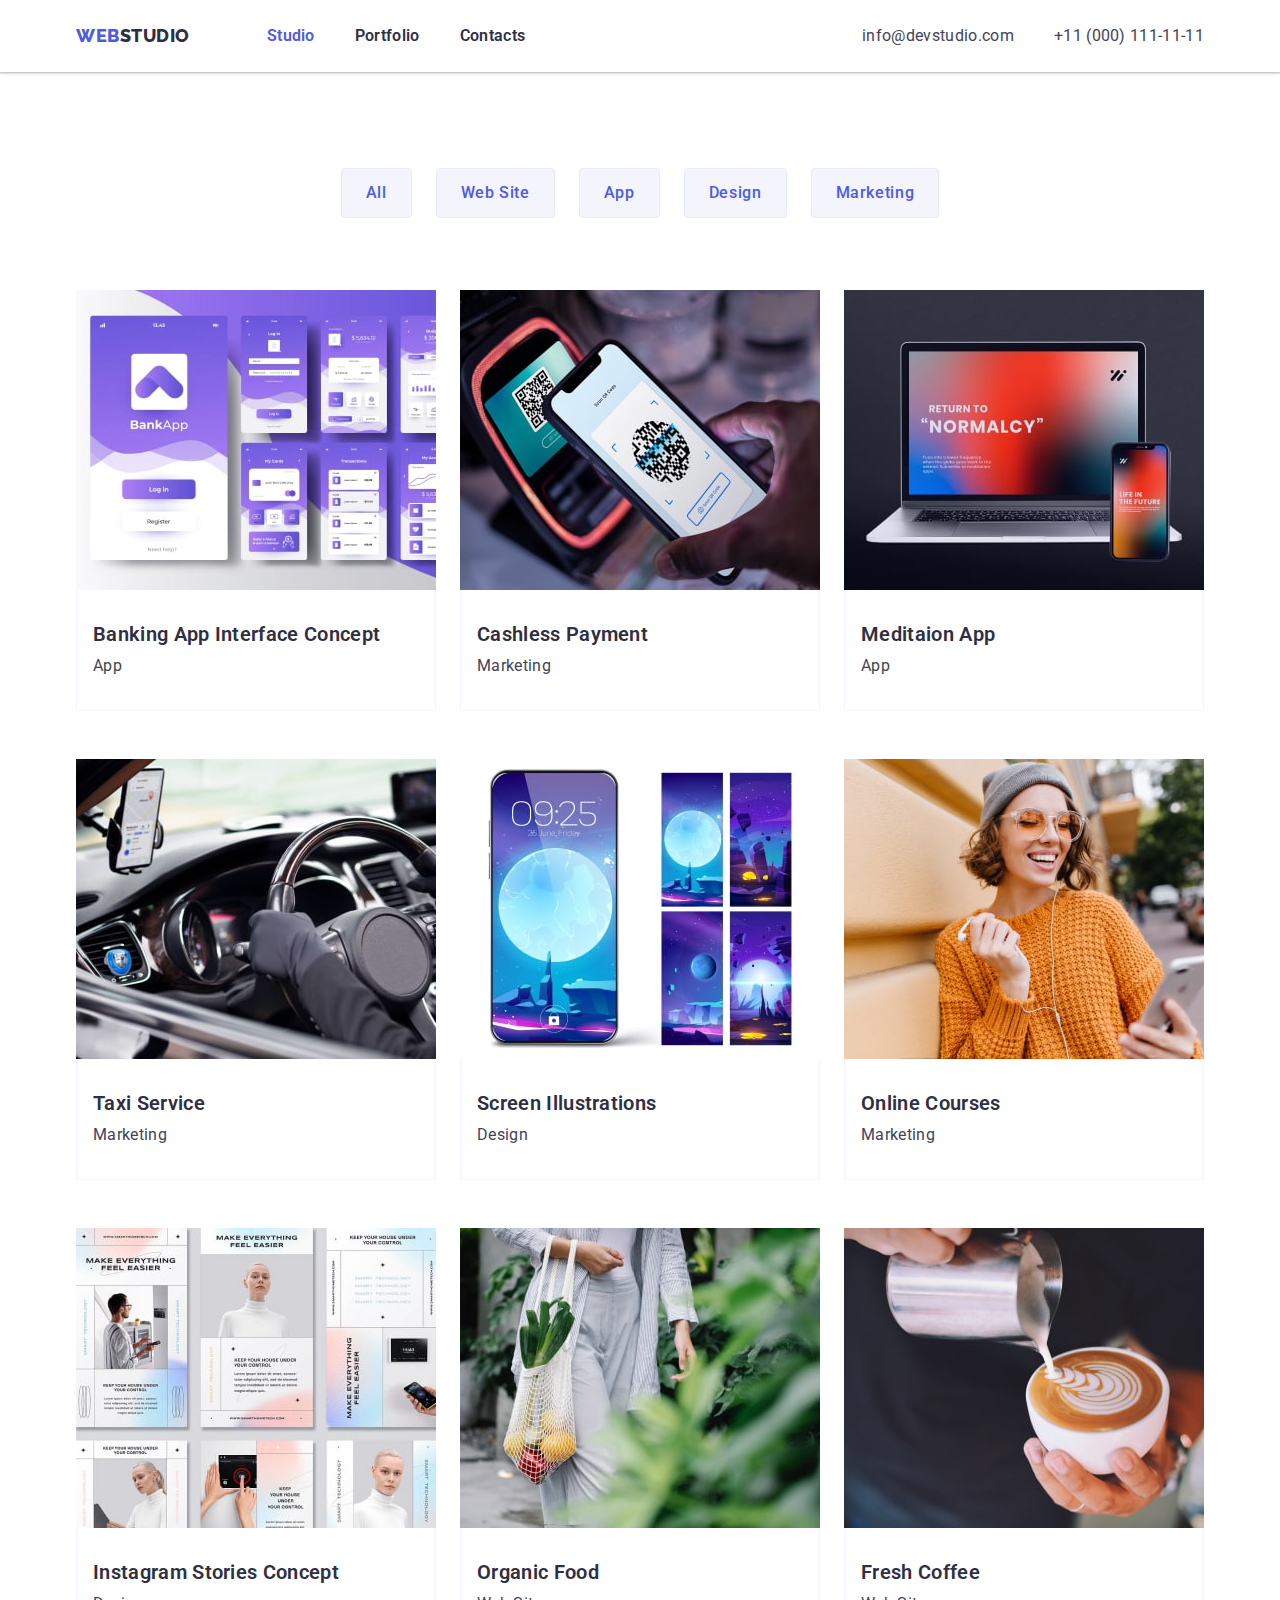
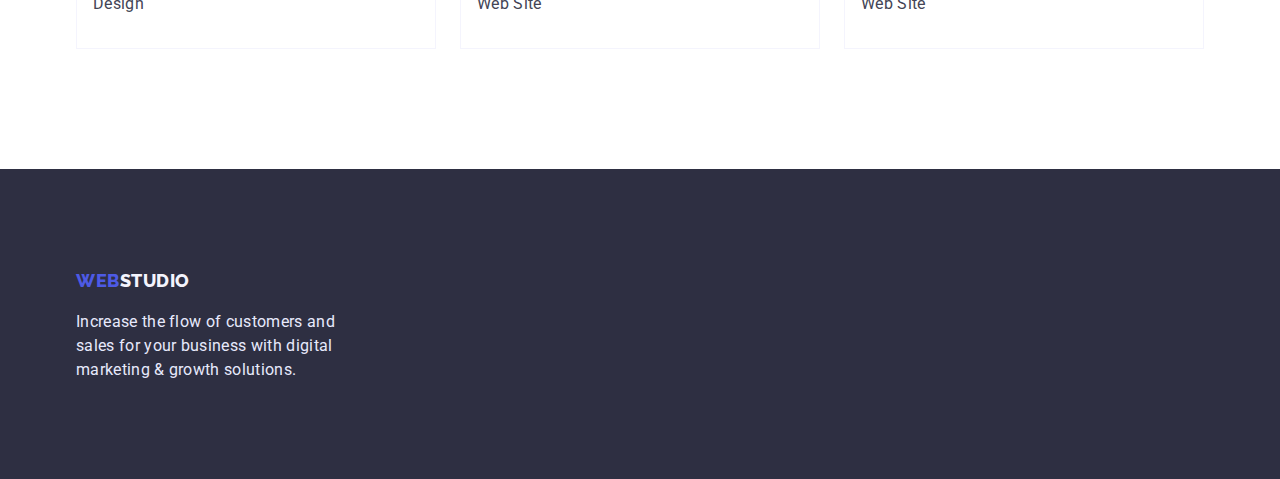
==== commit 4fe1150e: "corrected errors" ====
--- a/portfolio.html
+++ b/portfolio.html
@@ -17,7 +17,7 @@
    <header class="header">
     <div class="container main-nav">
     <nav class="logo-nav">
-      <a href="index.html" class="logo">web<span class="logo-header">studia</span></a>
+      <a href="index.html" class="logo">web<span class="logo-header">studio</span></a>
       <ul class="site-nav list">
         <li class="item"><a class="link current" href="index.html">Studio</a></li>
         <li class="item"><a class="link" href="./portfolio.html">Portfolio</a></li>
@@ -161,7 +161,7 @@
     </main>
     <footer class="footer-link">
       <div class="container">
-      <a  href="index.html" class="logo">web<span class="logo-footer">studia</span></a>
+      <a  href="index.html" class="logo">web<span class="logo-footer">studio</span></a>
         <p class="footer-list">
           Increase the flow of customers and sales for your business with digital
           marketing & growth solutions.
